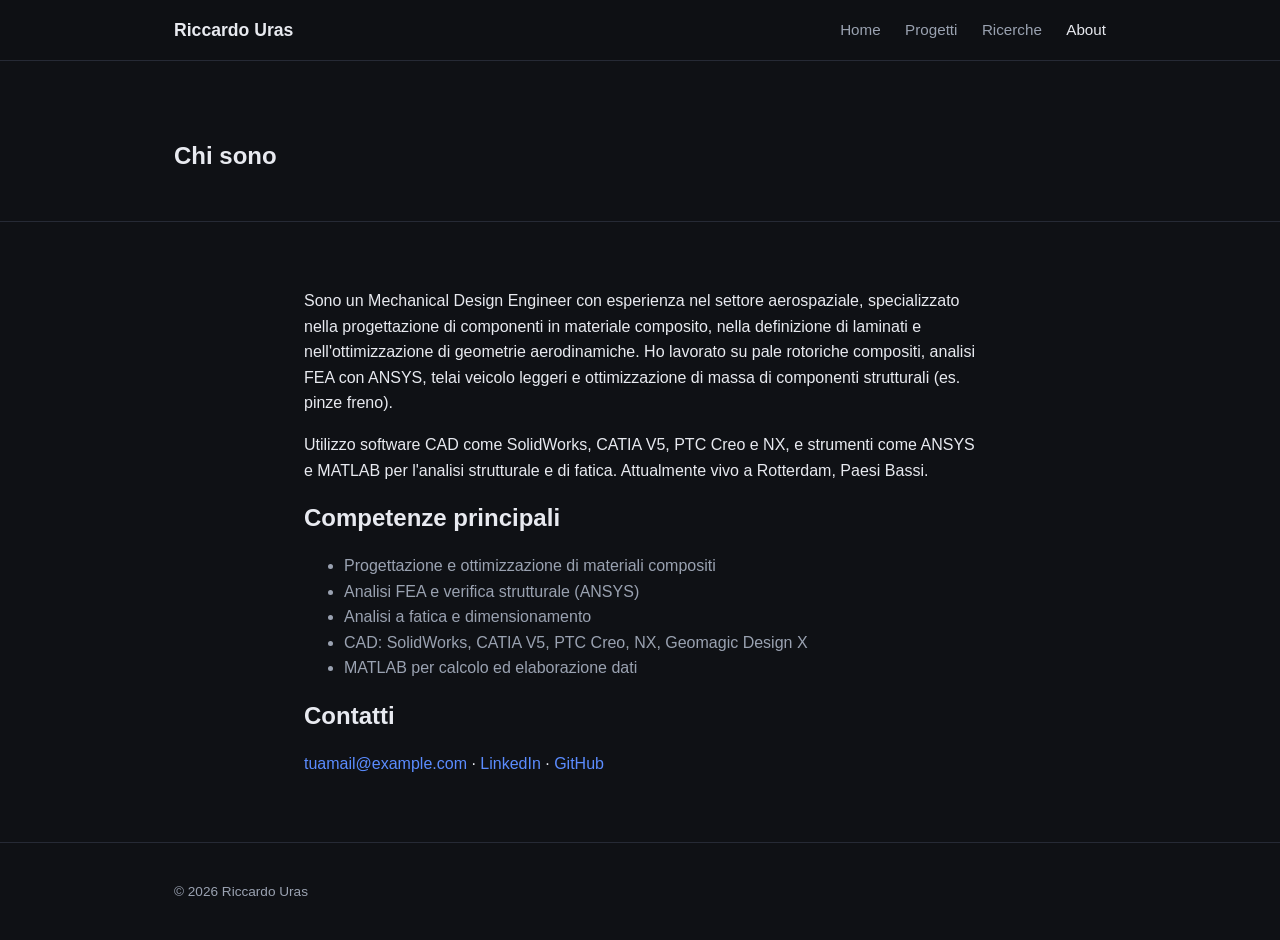
==== about.html @ dc78141c "Add files via upload" ====
<!DOCTYPE html>
<html lang="it">
<head>
<meta charset="UTF-8">
<meta name="viewport" content="width=device-width, initial-scale=1.0">
<title>About | Riccardo Uras</title>
<link rel="stylesheet" href="assets/css/style.css">
<link rel="icon" href="data:,">
</head>
<body>

<header class="site-header">
  <div class="container header-inner">
    <a href="index.html" class="logo">Riccardo Uras</a>
    <nav class="main-nav">
      <a href="index.html">Home</a>
      <a href="projects.html">Progetti</a>
      <a href="research.html">Ricerche</a>
      <a href="about.html" class="active">About</a>
    </nav>
  </div>
</header>

<section class="page-header">
  <div class="container">
    <h1>Chi sono</h1>
  </div>
</section>

<section class="section">
  <div class="container about-content">
    <p>
      Sono un Mechanical Design Engineer con esperienza nel settore aerospaziale, specializzato nella
      progettazione di componenti in materiale composito, nella definizione di laminati e nell'ottimizzazione
      di geometrie aerodinamiche. Ho lavorato su pale rotoriche compositi, analisi FEA con ANSYS, telai veicolo
      leggeri e ottimizzazione di massa di componenti strutturali (es. pinze freno).
    </p>
    <p>
      Utilizzo software CAD come SolidWorks, CATIA V5, PTC Creo e NX, e strumenti come ANSYS e MATLAB per
      l'analisi strutturale e di fatica. Attualmente vivo a Rotterdam, Paesi Bassi.
    </p>

    <h2>Competenze principali</h2>
    <ul class="skills-list">
      <li>Progettazione e ottimizzazione di materiali compositi</li>
      <li>Analisi FEA e verifica strutturale (ANSYS)</li>
      <li>Analisi a fatica e dimensionamento</li>
      <li>CAD: SolidWorks, CATIA V5, PTC Creo, NX, Geomagic Design X</li>
      <li>MATLAB per calcolo ed elaborazione dati</li>
    </ul>

    <h2>Contatti</h2>
    <p>
      <a href="mailto:tuamail@example.com">tuamail@example.com</a> &middot;
      <a href="https://www.linkedin.com/in/tuo-profilo" target="_blank" rel="noopener">LinkedIn</a> &middot;
      <a href="https://github.com/tuo-username" target="_blank" rel="noopener">GitHub</a>
    </p>
  </div>
</section>

<footer class="site-footer">
  <div class="container">
    <p>&copy; <span id="year"></span> Riccardo Uras</p>
  </div>
</footer>

<script src="assets/js/main.js"></script>
<script>document.getElementById('year').textContent = new Date().getFullYear();</script>
</body>
</html>
---- assets/css/style.css ----
/* ==== Base ==== */
:root {
  --bg: #0f1115;
  --bg-alt: #151821;
  --text: #e8eaf0;
  --text-dim: #9aa2b1;
  --accent: #5b8cff;
  --accent-2: #7fffd4;
  --border: #262a35;
  --radius: 10px;
  --maxw: 980px;
}

* { box-sizing: border-box; }

body {
  margin: 0;
  background: var(--bg);
  color: var(--text);
  font-family: -apple-system, BlinkMacSystemFont, "Segoe UI", Roboto, Helvetica, Arial, sans-serif;
  line-height: 1.6;
}

.container {
  max-width: var(--maxw);
  margin: 0 auto;
  padding: 0 24px;
}

a { color: var(--accent); text-decoration: none; }
a:hover { text-decoration: underline; }

h1, h2, h3 { line-height: 1.25; }

/* ==== Header ==== */
.site-header {
  border-bottom: 1px solid var(--border);
  position: sticky;
  top: 0;
  background: rgba(15,17,21,0.9);
  backdrop-filter: blur(6px);
  z-index: 10;
}
.header-inner {
  display: flex;
  justify-content: space-between;
  align-items: center;
  padding: 16px 24px;
}
.logo {
  font-weight: 700;
  font-size: 1.1rem;
  color: var(--text);
}
.logo:hover { text-decoration: none; color: var(--accent); }
.main-nav a {
  margin-left: 20px;
  color: var(--text-dim);
  font-size: 0.95rem;
}
.main-nav a.active,
.main-nav a:hover {
  color: var(--text);
}

/* ==== Hero ==== */
.hero {
  padding: 80px 0 60px;
  text-align: left;
}
.hero h1 {
  font-size: 2.6rem;
  margin-bottom: 6px;
}
.subtitle {
  color: var(--accent-2);
  font-size: 1.15rem;
  margin: 0 0 18px;
}
.hero-text {
  max-width: 600px;
  color: var(--text-dim);
}
.hero-links { margin-top: 24px; }

.btn {
  display: inline-block;
  padding: 10px 20px;
  border-radius: var(--radius);
  font-weight: 600;
  margin-right: 12px;
}
.btn-primary {
  background: var(--accent);
  color: #05070c;
}
.btn-primary:hover { text-decoration: none; opacity: 0.9; }
.btn-secondary {
  border: 1px solid var(--border);
  color: var(--text);
}
.btn-secondary:hover { text-decoration: none; border-color: var(--accent); }

/* ==== Sections ==== */
.section { padding: 50px 0; }
.section-alt { background: var(--bg-alt); }
.page-header {
  padding: 60px 0 30px;
  border-bottom: 1px solid var(--border);
}
.page-header p { color: var(--text-dim); }

.see-all { margin-top: 20px; }

/* ==== Cards ==== */
.card-grid {
  display: grid;
  grid-template-columns: repeat(auto-fill, minmax(260px, 1fr));
  gap: 20px;
  margin-top: 24px;
}
.card {
  background: var(--bg-alt);
  border: 1px solid var(--border);
  border-radius: var(--radius);
  padding: 20px;
  display: flex;
  flex-direction: column;
}
.card h3 { margin: 0 0 8px; font-size: 1.1rem; }
.card .meta {
  color: var(--text-dim);
  font-size: 0.82rem;
  margin-bottom: 10px;
}
.card p { color: var(--text-dim); font-size: 0.92rem; flex-grow: 1; }
.tag-row { margin-top: 12px; display: flex; flex-wrap: wrap; gap: 6px; }
.tag {
  background: rgba(91,140,255,0.12);
  color: var(--accent);
  border-radius: 999px;
  padding: 3px 10px;
  font-size: 0.75rem;
}
.card-link { margin-top: 14px; font-weight: 600; font-size: 0.88rem; }

/* ==== Research list ==== */
.list-grid { margin-top: 24px; }
.research-item {
  border-bottom: 1px solid var(--border);
  padding: 18px 0;
}
.research-item h3 { margin: 0 0 4px; font-size: 1.05rem; }
.research-item .meta { color: var(--text-dim); font-size: 0.82rem; margin-bottom: 8px; }
.research-item p { color: var(--text-dim); margin: 0 0 8px; }

/* ==== Filters ==== */
.filters {
  display: flex;
  flex-wrap: wrap;
  gap: 8px;
  margin-bottom: 8px;
}
.filter-btn {
  background: transparent;
  border: 1px solid var(--border);
  color: var(--text-dim);
  border-radius: 999px;
  padding: 5px 14px;
  font-size: 0.82rem;
  cursor: pointer;
}
.filter-btn.active,
.filter-btn:hover {
  border-color: var(--accent);
  color: var(--accent);
}

/* ==== About ==== */
.about-content { max-width: 720px; }
.skills-list { color: var(--text-dim); }

/* ==== Footer ==== */
.site-footer {
  border-top: 1px solid var(--border);
  padding: 24px 0;
  color: var(--text-dim);
  font-size: 0.85rem;
}

@media (max-width: 600px) {
  .header-inner { flex-direction: column; gap: 10px; align-items: flex-start; }
  .main-nav a { margin-left: 0; margin-right: 16px; }
  .hero h1 { font-size: 2rem; }
}
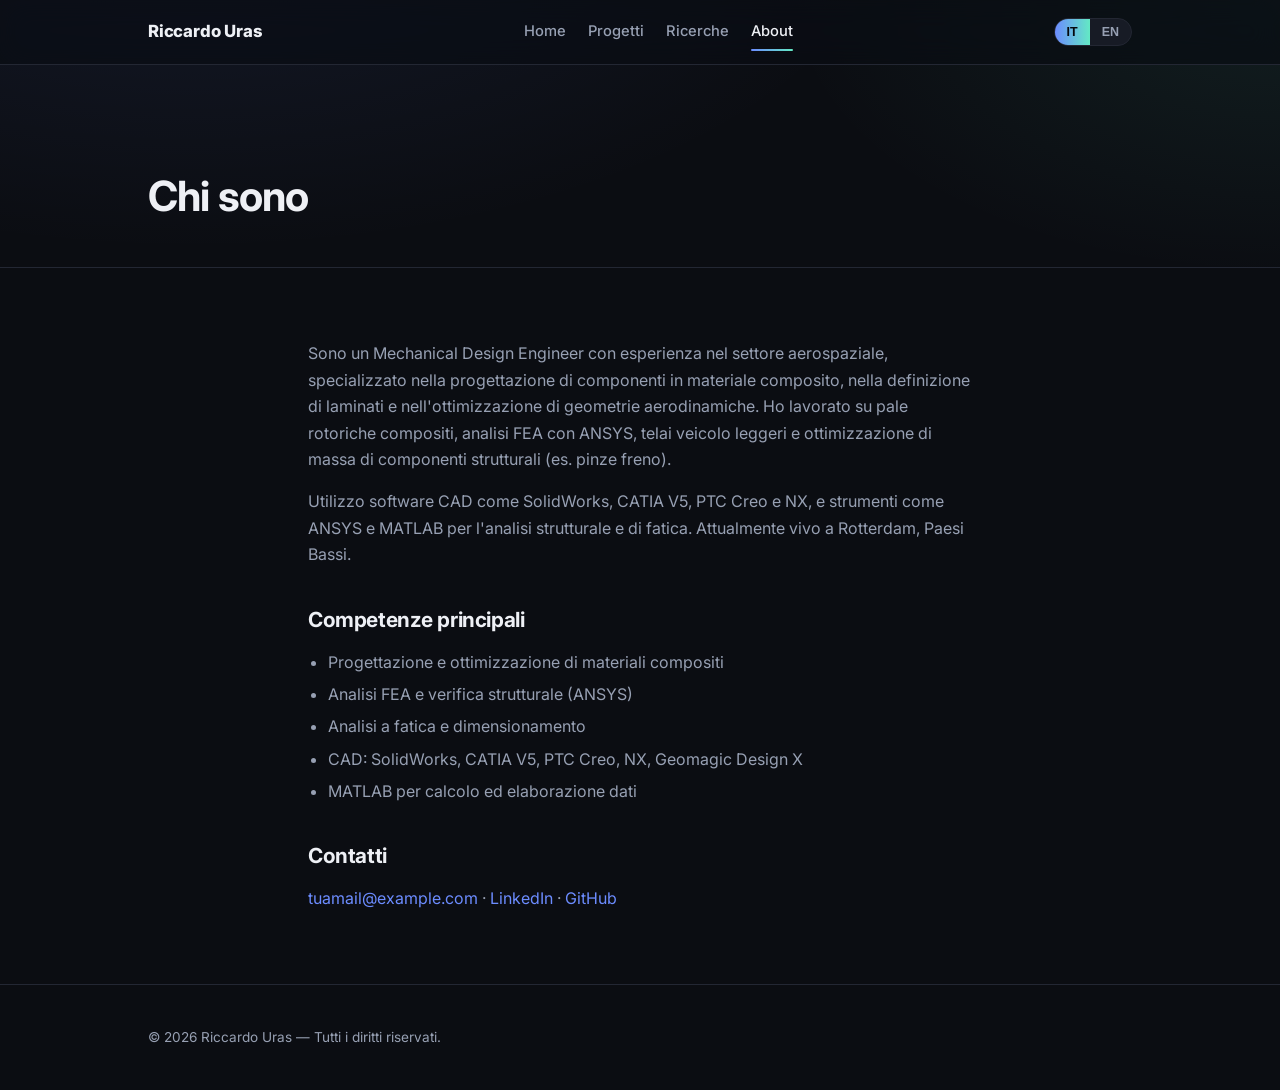
==== commit 84589b46: "Add files via upload" ====
--- a/about.html
+++ b/about.html
@@ -4,6 +4,8 @@
 <meta charset="UTF-8">
 <meta name="viewport" content="width=device-width, initial-scale=1.0">
 <title>About | Riccardo Uras</title>
+<link rel="preconnect" href="https://fonts.googleapis.com">
+<link href="https://fonts.googleapis.com/css2?family=Inter:wght@400;500;600;700;800&display=swap" rel="stylesheet">
 <link rel="stylesheet" href="assets/css/style.css">
 <link rel="icon" href="data:,">
 </head>
@@ -13,43 +15,41 @@
   <div class="container header-inner">
     <a href="index.html" class="logo">Riccardo Uras</a>
     <nav class="main-nav">
-      <a href="index.html">Home</a>
-      <a href="projects.html">Progetti</a>
-      <a href="research.html">Ricerche</a>
-      <a href="about.html" class="active">About</a>
+      <a href="index.html" data-i18n="nav_home">Home</a>
+      <a href="projects.html" data-i18n="nav_projects">Projects</a>
+      <a href="research.html" data-i18n="nav_research">Research</a>
+      <a href="about.html" data-i18n="nav_about" class="active">About</a>
     </nav>
+    <div class="header-right">
+      <div class="lang-switch">
+        <button data-lang="it">IT</button>
+        <button data-lang="en">EN</button>
+      </div>
+    </div>
   </div>
 </header>
 
 <section class="page-header">
   <div class="container">
-    <h1>Chi sono</h1>
+    <h1 data-i18n="about_title">About me</h1>
   </div>
 </section>
 
 <section class="section">
   <div class="container about-content">
-    <p>
-      Sono un Mechanical Design Engineer con esperienza nel settore aerospaziale, specializzato nella
-      progettazione di componenti in materiale composito, nella definizione di laminati e nell'ottimizzazione
-      di geometrie aerodinamiche. Ho lavorato su pale rotoriche compositi, analisi FEA con ANSYS, telai veicolo
-      leggeri e ottimizzazione di massa di componenti strutturali (es. pinze freno).
-    </p>
-    <p>
-      Utilizzo software CAD come SolidWorks, CATIA V5, PTC Creo e NX, e strumenti come ANSYS e MATLAB per
-      l'analisi strutturale e di fatica. Attualmente vivo a Rotterdam, Paesi Bassi.
-    </p>
+    <p data-i18n="about_p1">...</p>
+    <p data-i18n="about_p2">...</p>
 
-    <h2>Competenze principali</h2>
+    <h2 data-i18n="about_skills_title">Core skills</h2>
     <ul class="skills-list">
-      <li>Progettazione e ottimizzazione di materiali compositi</li>
-      <li>Analisi FEA e verifica strutturale (ANSYS)</li>
-      <li>Analisi a fatica e dimensionamento</li>
-      <li>CAD: SolidWorks, CATIA V5, PTC Creo, NX, Geomagic Design X</li>
-      <li>MATLAB per calcolo ed elaborazione dati</li>
+      <li data-i18n="about_skill1">...</li>
+      <li data-i18n="about_skill2">...</li>
+      <li data-i18n="about_skill3">...</li>
+      <li data-i18n="about_skill4">...</li>
+      <li data-i18n="about_skill5">...</li>
     </ul>
 
-    <h2>Contatti</h2>
+    <h2 data-i18n="about_contact_title">Contact</h2>
     <p>
       <a href="mailto:tuamail@example.com">tuamail@example.com</a> &middot;
       <a href="https://www.linkedin.com/in/tuo-profilo" target="_blank" rel="noopener">LinkedIn</a> &middot;
@@ -60,11 +60,10 @@
 
 <footer class="site-footer">
   <div class="container">
-    <p>&copy; <span id="year"></span> Riccardo Uras</p>
+    <p>&copy; <span id="year"></span> Riccardo Uras &mdash; <span data-i18n="footer_rights">All rights reserved.</span></p>
   </div>
 </footer>
 
 <script src="assets/js/main.js"></script>
-<script>document.getElementById('year').textContent = new Date().getFullYear();</script>
 </body>
 </html>
--- a/assets/css/style.css
+++ b/assets/css/style.css
@@ -1,195 +1,253 @@
-/* ==== Base ==== */
+/* ==== Design tokens ==== */
 :root {
-  --bg: #0f1115;
-  --bg-alt: #151821;
-  --text: #e8eaf0;
-  --text-dim: #9aa2b1;
-  --accent: #5b8cff;
-  --accent-2: #7fffd4;
-  --border: #262a35;
-  --radius: 10px;
-  --maxw: 980px;
+  --bg: #0b0d12;
+  --bg-alt: #12151d;
+  --surface: #171b25;
+  --text: #eef0f5;
+  --text-dim: #97a0b3;
+  --accent: #6c8cff;
+  --accent-2: #63e9c4;
+  --border: #232733;
+  --radius-sm: 8px;
+  --radius: 14px;
+  --radius-lg: 20px;
+  --maxw: 1040px;
+  --shadow: 0 10px 30px -12px rgba(0,0,0,0.5);
+  --transition: 0.2s ease;
 }
 
 * { box-sizing: border-box; }
+
+html { scroll-behavior: smooth; }
 
 body {
   margin: 0;
-  background: var(--bg);
+  background:
+    radial-gradient(1200px 600px at 15% -10%, rgba(108,140,255,0.10), transparent 60%),
+    radial-gradient(900px 500px at 100% 0%, rgba(99,233,196,0.08), transparent 55%),
+    var(--bg);
   color: var(--text);
-  font-family: -apple-system, BlinkMacSystemFont, "Segoe UI", Roboto, Helvetica, Arial, sans-serif;
-  line-height: 1.6;
+  font-family: "Inter", -apple-system, BlinkMacSystemFont, "Segoe UI", Roboto, Helvetica, Arial, sans-serif;
+  line-height: 1.65;
+  -webkit-font-smoothing: antialiased;
 }
 
 .container {
   max-width: var(--maxw);
   margin: 0 auto;
-  padding: 0 24px;
-}
-
-a { color: var(--accent); text-decoration: none; }
-a:hover { text-decoration: underline; }
-
-h1, h2, h3 { line-height: 1.25; }
+  padding: 0 28px;
+}
+
+a { color: var(--accent); text-decoration: none; transition: color var(--transition); }
+a:hover { color: var(--accent-2); }
+
+h1, h2, h3 { line-height: 1.2; letter-spacing: -0.02em; font-weight: 700; }
 
 /* ==== Header ==== */
 .site-header {
   border-bottom: 1px solid var(--border);
   position: sticky;
   top: 0;
-  background: rgba(15,17,21,0.9);
-  backdrop-filter: blur(6px);
-  z-index: 10;
+  background: rgba(11,13,18,0.72);
+  backdrop-filter: blur(14px) saturate(160%);
+  z-index: 20;
 }
 .header-inner {
   display: flex;
   justify-content: space-between;
   align-items: center;
-  padding: 16px 24px;
+  padding: 18px 28px;
+  gap: 16px;
 }
 .logo {
+  font-weight: 800;
+  font-size: 1.05rem;
+  color: var(--text);
+  letter-spacing: -0.01em;
+}
+.logo:hover { color: var(--accent); }
+
+.header-right { display: flex; align-items: center; gap: 20px; }
+
+.main-nav { display: flex; align-items: center; }
+.main-nav a {
+  margin-left: 22px;
+  color: var(--text-dim);
+  font-size: 0.92rem;
+  font-weight: 500;
+  position: relative;
+  padding-bottom: 2px;
+}
+.main-nav a:first-child { margin-left: 0; }
+.main-nav a.active,
+.main-nav a:hover { color: var(--text); }
+.main-nav a.active::after {
+  content: "";
+  position: absolute;
+  left: 0; right: 0; bottom: -6px;
+  height: 2px;
+  background: linear-gradient(90deg, var(--accent), var(--accent-2));
+  border-radius: 2px;
+}
+
+/* Language switch */
+.lang-switch {
+  display: flex;
+  border: 1px solid var(--border);
+  border-radius: 999px;
+  overflow: hidden;
+  background: var(--surface);
+}
+.lang-switch button {
+  border: none;
+  background: transparent;
+  color: var(--text-dim);
+  font-size: 0.78rem;
   font-weight: 700;
-  font-size: 1.1rem;
-  color: var(--text);
-}
-.logo:hover { text-decoration: none; color: var(--accent); }
-.main-nav a {
-  margin-left: 20px;
-  color: var(--text-dim);
-  font-size: 0.95rem;
-}
-.main-nav a.active,
-.main-nav a:hover {
-  color: var(--text);
+  padding: 6px 12px;
+  cursor: pointer;
+  transition: all var(--transition);
+}
+.lang-switch button.active {
+  background: linear-gradient(90deg, var(--accent), var(--accent-2));
+  color: #05070c;
 }
 
 /* ==== Hero ==== */
-.hero {
-  padding: 80px 0 60px;
-  text-align: left;
-}
+.hero { padding: 96px 0 64px; position: relative; }
 .hero h1 {
-  font-size: 2.6rem;
-  margin-bottom: 6px;
+  font-size: clamp(2.4rem, 5vw, 3.4rem);
+  margin: 0 0 10px;
+  background: linear-gradient(90deg, #ffffff, #c7d0e8);
+  -webkit-background-clip: text;
+  background-clip: text;
+  color: transparent;
 }
 .subtitle {
   color: var(--accent-2);
-  font-size: 1.15rem;
-  margin: 0 0 18px;
-}
-.hero-text {
-  max-width: 600px;
-  color: var(--text-dim);
-}
-.hero-links { margin-top: 24px; }
+  font-size: 1.2rem;
+  font-weight: 600;
+  margin: 0 0 20px;
+}
+.hero-text { max-width: 620px; color: var(--text-dim); font-size: 1.02rem; }
+.hero-links { margin-top: 28px; display: flex; gap: 14px; flex-wrap: wrap; }
 
 .btn {
-  display: inline-block;
-  padding: 10px 20px;
-  border-radius: var(--radius);
-  font-weight: 600;
-  margin-right: 12px;
+  display: inline-flex;
+  align-items: center;
+  padding: 12px 24px;
+  border-radius: 999px;
+  font-weight: 600;
+  font-size: 0.94rem;
+  transition: transform var(--transition), box-shadow var(--transition), opacity var(--transition);
 }
 .btn-primary {
-  background: var(--accent);
+  background: linear-gradient(90deg, var(--accent), var(--accent-2));
   color: #05070c;
-}
-.btn-primary:hover { text-decoration: none; opacity: 0.9; }
+  box-shadow: 0 8px 24px -8px rgba(108,140,255,0.5);
+}
+.btn-primary:hover { transform: translateY(-2px); color: #05070c; }
 .btn-secondary {
   border: 1px solid var(--border);
   color: var(--text);
-}
-.btn-secondary:hover { text-decoration: none; border-color: var(--accent); }
+  background: var(--surface);
+}
+.btn-secondary:hover { border-color: var(--accent); color: var(--text); transform: translateY(-2px); }
 
 /* ==== Sections ==== */
-.section { padding: 50px 0; }
-.section-alt { background: var(--bg-alt); }
-.page-header {
-  padding: 60px 0 30px;
-  border-bottom: 1px solid var(--border);
-}
-.page-header p { color: var(--text-dim); }
-
-.see-all { margin-top: 20px; }
+.section { padding: 56px 0; }
+.section-alt { background: linear-gradient(180deg, transparent, var(--bg-alt) 20%, var(--bg-alt) 80%, transparent); }
+.section h2 { font-size: 1.6rem; margin-bottom: 4px; }
+
+.page-header { padding: 72px 0 36px; border-bottom: 1px solid var(--border); }
+.page-header h1 { font-size: clamp(2rem, 4vw, 2.6rem); margin-bottom: 10px; }
+.page-header p { color: var(--text-dim); font-size: 1.02rem; max-width: 600px; }
+
+.see-all { margin-top: 22px; font-weight: 600; font-size: 0.92rem; }
 
 /* ==== Cards ==== */
 .card-grid {
   display: grid;
-  grid-template-columns: repeat(auto-fill, minmax(260px, 1fr));
-  gap: 20px;
-  margin-top: 24px;
+  grid-template-columns: repeat(auto-fill, minmax(270px, 1fr));
+  gap: 22px;
+  margin-top: 28px;
 }
 .card {
-  background: var(--bg-alt);
+  background: var(--surface);
   border: 1px solid var(--border);
   border-radius: var(--radius);
-  padding: 20px;
+  padding: 24px;
   display: flex;
   flex-direction: column;
-}
-.card h3 { margin: 0 0 8px; font-size: 1.1rem; }
-.card .meta {
-  color: var(--text-dim);
-  font-size: 0.82rem;
-  margin-bottom: 10px;
-}
-.card p { color: var(--text-dim); font-size: 0.92rem; flex-grow: 1; }
-.tag-row { margin-top: 12px; display: flex; flex-wrap: wrap; gap: 6px; }
+  transition: transform var(--transition), border-color var(--transition), box-shadow var(--transition);
+}
+.card:hover {
+  transform: translateY(-4px);
+  border-color: rgba(108,140,255,0.35);
+  box-shadow: var(--shadow);
+}
+.card h3 { margin: 0 0 8px; font-size: 1.08rem; }
+.card .meta { color: var(--text-dim); font-size: 0.8rem; margin-bottom: 10px; }
+.card p { color: var(--text-dim); font-size: 0.93rem; flex-grow: 1; margin: 0 0 14px; }
+
+.tag-row { display: flex; flex-wrap: wrap; gap: 6px; margin-top: auto; }
 .tag {
-  background: rgba(91,140,255,0.12);
+  background: rgba(108,140,255,0.12);
   color: var(--accent);
   border-radius: 999px;
-  padding: 3px 10px;
-  font-size: 0.75rem;
-}
-.card-link { margin-top: 14px; font-weight: 600; font-size: 0.88rem; }
+  padding: 4px 12px;
+  font-size: 0.74rem;
+  font-weight: 600;
+}
+.card-link { margin-top: 14px; font-weight: 600; font-size: 0.88rem; display: inline-block; }
 
 /* ==== Research list ==== */
-.list-grid { margin-top: 24px; }
+.list-grid { margin-top: 28px; display: flex; flex-direction: column; gap: 4px; }
 .research-item {
   border-bottom: 1px solid var(--border);
-  padding: 18px 0;
-}
-.research-item h3 { margin: 0 0 4px; font-size: 1.05rem; }
-.research-item .meta { color: var(--text-dim); font-size: 0.82rem; margin-bottom: 8px; }
-.research-item p { color: var(--text-dim); margin: 0 0 8px; }
+  padding: 22px 4px;
+  transition: background var(--transition);
+  border-radius: var(--radius-sm);
+}
+.research-item:hover { background: rgba(255,255,255,0.02); }
+.research-item h3 { margin: 0 0 6px; font-size: 1.08rem; }
+.research-item .meta { color: var(--text-dim); font-size: 0.8rem; margin-bottom: 8px; }
+.research-item p { color: var(--text-dim); margin: 0 0 10px; }
 
 /* ==== Filters ==== */
-.filters {
-  display: flex;
-  flex-wrap: wrap;
-  gap: 8px;
-  margin-bottom: 8px;
-}
+.filters { display: flex; flex-wrap: wrap; gap: 8px; margin-bottom: 4px; }
 .filter-btn {
-  background: transparent;
-  border: 1px solid var(--border);
-  color: var(--text-dim);
-  border-radius: 999px;
-  padding: 5px 14px;
+  background: var(--surface);
+  border: 1px solid var(--border);
+  color: var(--text-dim);
+  border-radius: 999px;
+  padding: 6px 16px;
   font-size: 0.82rem;
+  font-weight: 600;
   cursor: pointer;
+  transition: all var(--transition);
 }
 .filter-btn.active,
-.filter-btn:hover {
-  border-color: var(--accent);
-  color: var(--accent);
-}
+.filter-btn:hover { border-color: var(--accent); color: var(--text); background: rgba(108,140,255,0.1); }
 
 /* ==== About ==== */
 .about-content { max-width: 720px; }
-.skills-list { color: var(--text-dim); }
+.about-content p { color: var(--text-dim); font-size: 1rem; }
+.about-content h2 { margin-top: 40px; font-size: 1.3rem; }
+.skills-list { color: var(--text-dim); padding-left: 20px; }
+.skills-list li { margin-bottom: 6px; }
 
 /* ==== Footer ==== */
 .site-footer {
   border-top: 1px solid var(--border);
-  padding: 24px 0;
+  padding: 28px 0;
   color: var(--text-dim);
   font-size: 0.85rem;
 }
 
-@media (max-width: 600px) {
-  .header-inner { flex-direction: column; gap: 10px; align-items: flex-start; }
-  .main-nav a { margin-left: 0; margin-right: 16px; }
-  .hero h1 { font-size: 2rem; }
-}
+@media (max-width: 640px) {
+  .header-inner { flex-wrap: wrap; }
+  .main-nav a { margin-left: 0; margin-right: 18px; }
+  .header-right { width: 100%; justify-content: space-between; order: 3; margin-top: 10px; }
+  .hero { padding: 64px 0 44px; }
+}
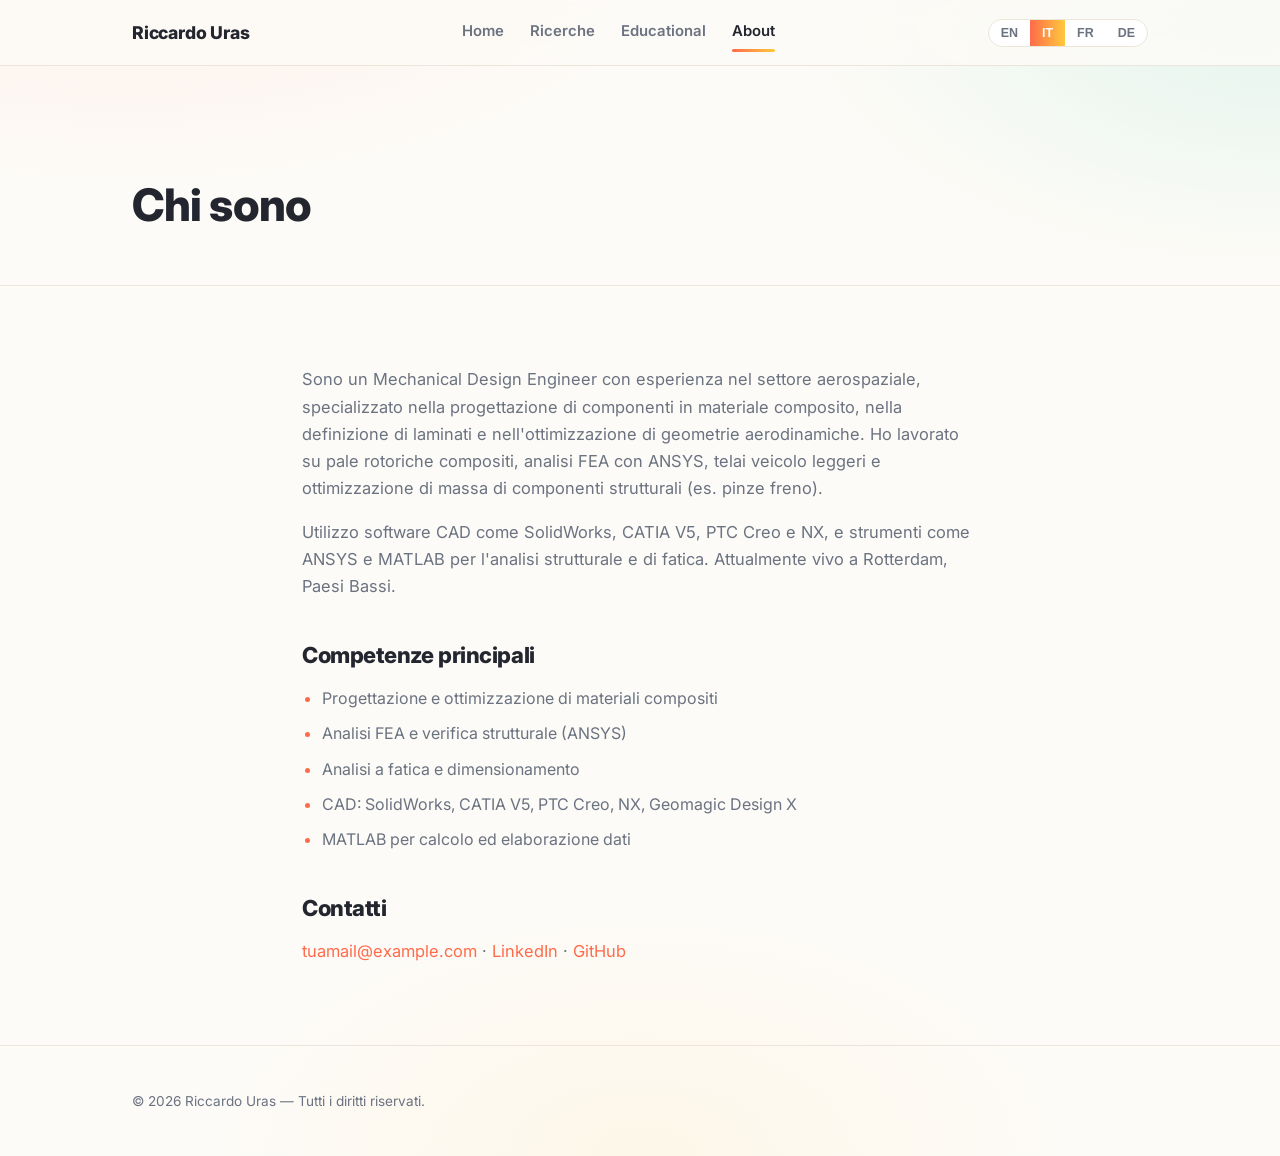
==== commit 55ce166c: "Add files via upload" ====
--- a/about.html
+++ b/about.html
@@ -1,5 +1,5 @@
 <!DOCTYPE html>
-<html lang="it">
+<html lang="en">
 <head>
 <meta charset="UTF-8">
 <meta name="viewport" content="width=device-width, initial-scale=1.0">
@@ -16,14 +16,16 @@
     <a href="index.html" class="logo">Riccardo Uras</a>
     <nav class="main-nav">
       <a href="index.html" data-i18n="nav_home">Home</a>
-      <a href="projects.html" data-i18n="nav_projects">Projects</a>
       <a href="research.html" data-i18n="nav_research">Research</a>
+      <a href="educational.html" data-i18n="nav_educational">Educational</a>
       <a href="about.html" data-i18n="nav_about" class="active">About</a>
     </nav>
     <div class="header-right">
       <div class="lang-switch">
+        <button data-lang="en">EN</button>
         <button data-lang="it">IT</button>
-        <button data-lang="en">EN</button>
+        <button data-lang="fr">FR</button>
+        <button data-lang="de">DE</button>
       </div>
     </div>
   </div>
--- a/assets/css/style.css
+++ b/assets/css/style.css
@@ -1,30 +1,31 @@
-/* ==== Design tokens ==== */
+/* ==== Design tokens - LIGHT & VIBRANT THEME v2 ==== */
 :root {
-  --bg: #0b0d12;
-  --bg-alt: #12151d;
-  --surface: #171b25;
-  --text: #eef0f5;
-  --text-dim: #97a0b3;
-  --accent: #6c8cff;
-  --accent-2: #63e9c4;
-  --border: #232733;
+  --bg: #fdfbf7;
+  --bg-alt: #fff4e8;
+  --surface: #ffffff;
+  --text: #23262f;
+  --text-dim: #6b7280;
+  --accent: #ff6b4a;
+  --accent-2: #00b894;
+  --accent-3: #ffc93c;
+  --border: #ece5da;
   --radius-sm: 8px;
-  --radius: 14px;
-  --radius-lg: 20px;
-  --maxw: 1040px;
-  --shadow: 0 10px 30px -12px rgba(0,0,0,0.5);
+  --radius: 16px;
+  --radius-lg: 22px;
+  --maxw: 1080px;
+  --shadow: 0 12px 28px -14px rgba(35,38,47,0.18);
   --transition: 0.2s ease;
 }
 
 * { box-sizing: border-box; }
-
 html { scroll-behavior: smooth; }
 
 body {
   margin: 0;
   background:
-    radial-gradient(1200px 600px at 15% -10%, rgba(108,140,255,0.10), transparent 60%),
-    radial-gradient(900px 500px at 100% 0%, rgba(99,233,196,0.08), transparent 55%),
+    radial-gradient(1000px 500px at 10% -10%, rgba(255,107,74,0.10), transparent 60%),
+    radial-gradient(900px 500px at 100% 0%, rgba(0,184,148,0.10), transparent 55%),
+    radial-gradient(700px 400px at 50% 100%, rgba(255,201,60,0.08), transparent 60%),
     var(--bg);
   color: var(--text);
   font-family: "Inter", -apple-system, BlinkMacSystemFont, "Segoe UI", Roboto, Helvetica, Arial, sans-serif;
@@ -32,222 +33,144 @@
   -webkit-font-smoothing: antialiased;
 }
 
-.container {
-  max-width: var(--maxw);
-  margin: 0 auto;
-  padding: 0 28px;
-}
-
+.container { max-width: var(--maxw); margin: 0 auto; padding: 0 32px; }
 a { color: var(--accent); text-decoration: none; transition: color var(--transition); }
 a:hover { color: var(--accent-2); }
-
-h1, h2, h3 { line-height: 1.2; letter-spacing: -0.02em; font-weight: 700; }
+h1, h2, h3 { line-height: 1.2; letter-spacing: -0.02em; font-weight: 800; color: var(--text); }
 
 /* ==== Header ==== */
 .site-header {
   border-bottom: 1px solid var(--border);
   position: sticky;
   top: 0;
-  background: rgba(11,13,18,0.72);
+  background: rgba(253,251,247,0.85);
   backdrop-filter: blur(14px) saturate(160%);
   z-index: 20;
 }
-.header-inner {
-  display: flex;
-  justify-content: space-between;
-  align-items: center;
-  padding: 18px 28px;
-  gap: 16px;
-}
-.logo {
-  font-weight: 800;
-  font-size: 1.05rem;
-  color: var(--text);
-  letter-spacing: -0.01em;
-}
+.header-inner { display: flex; justify-content: space-between; align-items: center; padding: 18px 32px; gap: 16px; }
+.logo { font-weight: 800; font-size: 1.1rem; color: var(--text); letter-spacing: -0.01em; }
 .logo:hover { color: var(--accent); }
-
 .header-right { display: flex; align-items: center; gap: 20px; }
-
 .main-nav { display: flex; align-items: center; }
-.main-nav a {
-  margin-left: 22px;
-  color: var(--text-dim);
-  font-size: 0.92rem;
-  font-weight: 500;
-  position: relative;
-  padding-bottom: 2px;
-}
+.main-nav a { margin-left: 26px; color: var(--text-dim); font-size: 0.93rem; font-weight: 600; position: relative; padding-bottom: 2px; }
 .main-nav a:first-child { margin-left: 0; }
-.main-nav a.active,
-.main-nav a:hover { color: var(--text); }
+.main-nav a.active, .main-nav a:hover { color: var(--text); }
 .main-nav a.active::after {
-  content: "";
-  position: absolute;
-  left: 0; right: 0; bottom: -6px;
-  height: 2px;
-  background: linear-gradient(90deg, var(--accent), var(--accent-2));
-  border-radius: 2px;
+  content: ""; position: absolute; left: 0; right: 0; bottom: -6px; height: 3px;
+  background: linear-gradient(90deg, var(--accent), var(--accent-3)); border-radius: 2px;
 }
 
-/* Language switch */
-.lang-switch {
+.lang-switch { display: flex; border: 1px solid var(--border); border-radius: 999px; overflow: hidden; background: var(--surface); }
+.lang-switch button { border: none; background: transparent; color: var(--text-dim); font-size: 0.78rem; font-weight: 700; padding: 6px 12px; cursor: pointer; transition: all var(--transition); }
+.lang-switch button.active { background: linear-gradient(90deg, var(--accent), var(--accent-3)); color: #ffffff; }
+
+/* ==== Hero — more immersive, lighter overlay so the photo shows through ==== */
+.hero {
+  min-height: 78vh;
   display: flex;
-  border: 1px solid var(--border);
-  border-radius: 999px;
-  overflow: hidden;
-  background: var(--surface);
+  align-items: center;
+  position: relative;
+  background-image:
+    linear-gradient(180deg, rgba(253,251,247,0.55) 0%, rgba(253,251,247,0.72) 55%, rgba(253,251,247,0.94) 100%),
+    url('../img/hero-bg.jpg');
+  background-size: cover;
+  background-position: center 45%;
+  background-repeat: no-repeat;
+  border-bottom: 1px solid var(--border);
 }
-.lang-switch button {
-  border: none;
-  background: transparent;
-  color: var(--text-dim);
-  font-size: 0.78rem;
-  font-weight: 700;
-  padding: 6px 12px;
-  cursor: pointer;
-  transition: all var(--transition);
-}
-.lang-switch button.active {
-  background: linear-gradient(90deg, var(--accent), var(--accent-2));
-  color: #05070c;
-}
-
-/* ==== Hero ==== */
-.hero { padding: 96px 0 64px; position: relative; }
+.hero .container { padding-top: 60px; padding-bottom: 60px; }
 .hero h1 {
-  font-size: clamp(2.4rem, 5vw, 3.4rem);
-  margin: 0 0 10px;
-  background: linear-gradient(90deg, #ffffff, #c7d0e8);
+  font-size: clamp(2.6rem, 6vw, 4.2rem);
+  margin: 0 0 12px;
+  background: linear-gradient(90deg, var(--accent), var(--accent-3) 55%, var(--accent-2));
   -webkit-background-clip: text;
   background-clip: text;
   color: transparent;
+  text-shadow: 0 2px 24px rgba(255,255,255,0.4);
 }
 .subtitle {
-  color: var(--accent-2);
-  font-size: 1.2rem;
-  font-weight: 600;
+  color: #0e6b56;
+  font-size: 1.25rem;
+  font-weight: 700;
   margin: 0 0 20px;
+  text-shadow: 0 1px 12px rgba(255,255,255,0.6);
 }
-.hero-text { max-width: 620px; color: var(--text-dim); font-size: 1.02rem; }
-.hero-links { margin-top: 28px; display: flex; gap: 14px; flex-wrap: wrap; }
+.hero-text {
+  max-width: 600px;
+  color: var(--text);
+  font-size: 1.08rem;
+  background: rgba(255,255,255,0.55);
+  backdrop-filter: blur(6px);
+  padding: 14px 18px;
+  border-radius: var(--radius-sm);
+  display: inline-block;
+}
+.hero-links { margin-top: 30px; display: flex; gap: 14px; flex-wrap: wrap; }
 
-.btn {
-  display: inline-flex;
-  align-items: center;
-  padding: 12px 24px;
-  border-radius: 999px;
-  font-weight: 600;
-  font-size: 0.94rem;
-  transition: transform var(--transition), box-shadow var(--transition), opacity var(--transition);
-}
-.btn-primary {
-  background: linear-gradient(90deg, var(--accent), var(--accent-2));
-  color: #05070c;
-  box-shadow: 0 8px 24px -8px rgba(108,140,255,0.5);
-}
-.btn-primary:hover { transform: translateY(-2px); color: #05070c; }
-.btn-secondary {
-  border: 1px solid var(--border);
-  color: var(--text);
-  background: var(--surface);
-}
-.btn-secondary:hover { border-color: var(--accent); color: var(--text); transform: translateY(-2px); }
+.btn { display: inline-flex; align-items: center; padding: 13px 28px; border-radius: 999px; font-weight: 700; font-size: 0.95rem; transition: transform var(--transition), box-shadow var(--transition), opacity var(--transition); }
+.btn-primary { background: linear-gradient(90deg, var(--accent), #ff8a5c); color: #ffffff; box-shadow: 0 10px 24px -8px rgba(255,107,74,0.55); }
+.btn-primary:hover { transform: translateY(-2px); color: #ffffff; box-shadow: 0 14px 28px -8px rgba(255,107,74,0.65); }
+.btn-secondary { border: 2px solid var(--accent-2); color: #0e6b56; background: rgba(255,255,255,0.85); backdrop-filter: blur(4px); }
+.btn-secondary:hover { background: var(--accent-2); color: #ffffff; transform: translateY(-2px); }
 
 /* ==== Sections ==== */
-.section { padding: 56px 0; }
+.section { padding: 64px 0; }
 .section-alt { background: linear-gradient(180deg, transparent, var(--bg-alt) 20%, var(--bg-alt) 80%, transparent); }
-.section h2 { font-size: 1.6rem; margin-bottom: 4px; }
-
-.page-header { padding: 72px 0 36px; border-bottom: 1px solid var(--border); }
-.page-header h1 { font-size: clamp(2rem, 4vw, 2.6rem); margin-bottom: 10px; }
-.page-header p { color: var(--text-dim); font-size: 1.02rem; max-width: 600px; }
-
-.see-all { margin-top: 22px; font-weight: 600; font-size: 0.92rem; }
+.section h2 { font-size: 1.75rem; margin-bottom: 6px; }
+.page-header { padding: 76px 0 40px; border-bottom: 1px solid var(--border); }
+.page-header h1 { font-size: clamp(2.1rem, 4vw, 2.8rem); margin-bottom: 12px; }
+.page-header p { color: var(--text-dim); font-size: 1.06rem; max-width: 620px; }
+.see-all { margin-top: 24px; font-weight: 700; font-size: 0.93rem; }
 
 /* ==== Cards ==== */
-.card-grid {
-  display: grid;
-  grid-template-columns: repeat(auto-fill, minmax(270px, 1fr));
-  gap: 22px;
-  margin-top: 28px;
-}
+.card-grid { display: grid; grid-template-columns: repeat(auto-fill, minmax(280px, 1fr)); gap: 24px; margin-top: 32px; }
 .card {
   background: var(--surface);
   border: 1px solid var(--border);
   border-radius: var(--radius);
-  padding: 24px;
+  padding: 26px;
   display: flex;
   flex-direction: column;
   transition: transform var(--transition), border-color var(--transition), box-shadow var(--transition);
+  border-top: 4px solid var(--accent-3);
 }
-.card:hover {
-  transform: translateY(-4px);
-  border-color: rgba(108,140,255,0.35);
-  box-shadow: var(--shadow);
-}
-.card h3 { margin: 0 0 8px; font-size: 1.08rem; }
-.card .meta { color: var(--text-dim); font-size: 0.8rem; margin-bottom: 10px; }
-.card p { color: var(--text-dim); font-size: 0.93rem; flex-grow: 1; margin: 0 0 14px; }
-
+.card:nth-child(3n+2) { border-top-color: var(--accent); }
+.card:nth-child(3n+3) { border-top-color: var(--accent-2); }
+.card:hover { transform: translateY(-6px); box-shadow: var(--shadow); }
+.card h3 { margin: 0 0 10px; font-size: 1.12rem; }
+.card .meta { color: var(--text-dim); font-size: 0.8rem; margin-bottom: 12px; font-weight: 600; }
+.card p { color: var(--text-dim); font-size: 0.95rem; flex-grow: 1; margin: 0 0 16px; }
 .tag-row { display: flex; flex-wrap: wrap; gap: 6px; margin-top: auto; }
-.tag {
-  background: rgba(108,140,255,0.12);
-  color: var(--accent);
-  border-radius: 999px;
-  padding: 4px 12px;
-  font-size: 0.74rem;
-  font-weight: 600;
-}
-.card-link { margin-top: 14px; font-weight: 600; font-size: 0.88rem; display: inline-block; }
+.tag { background: rgba(255,107,74,0.10); color: var(--accent); border-radius: 999px; padding: 4px 12px; font-size: 0.74rem; font-weight: 700; }
+.card-link { margin-top: 16px; font-weight: 700; font-size: 0.89rem; display: inline-block; color: var(--accent-2); }
 
 /* ==== Research list ==== */
-.list-grid { margin-top: 28px; display: flex; flex-direction: column; gap: 4px; }
-.research-item {
-  border-bottom: 1px solid var(--border);
-  padding: 22px 4px;
-  transition: background var(--transition);
-  border-radius: var(--radius-sm);
-}
-.research-item:hover { background: rgba(255,255,255,0.02); }
-.research-item h3 { margin: 0 0 6px; font-size: 1.08rem; }
-.research-item .meta { color: var(--text-dim); font-size: 0.8rem; margin-bottom: 8px; }
+.list-grid { margin-top: 32px; display: flex; flex-direction: column; gap: 4px; }
+.research-item { border-bottom: 1px solid var(--border); padding: 24px 6px; transition: background var(--transition); border-radius: var(--radius-sm); }
+.research-item:hover { background: rgba(255,201,60,0.08); }
+.research-item h3 { margin: 0 0 6px; font-size: 1.12rem; }
+.research-item .meta { color: var(--text-dim); font-size: 0.8rem; margin-bottom: 8px; font-weight: 600; }
 .research-item p { color: var(--text-dim); margin: 0 0 10px; }
 
 /* ==== Filters ==== */
 .filters { display: flex; flex-wrap: wrap; gap: 8px; margin-bottom: 4px; }
-.filter-btn {
-  background: var(--surface);
-  border: 1px solid var(--border);
-  color: var(--text-dim);
-  border-radius: 999px;
-  padding: 6px 16px;
-  font-size: 0.82rem;
-  font-weight: 600;
-  cursor: pointer;
-  transition: all var(--transition);
-}
-.filter-btn.active,
-.filter-btn:hover { border-color: var(--accent); color: var(--text); background: rgba(108,140,255,0.1); }
+.filter-btn { background: var(--surface); border: 1px solid var(--border); color: var(--text-dim); border-radius: 999px; padding: 7px 18px; font-size: 0.83rem; font-weight: 700; cursor: pointer; transition: all var(--transition); }
+.filter-btn.active, .filter-btn:hover { border-color: var(--accent); color: var(--accent); background: rgba(255,107,74,0.08); }
 
 /* ==== About ==== */
-.about-content { max-width: 720px; }
-.about-content p { color: var(--text-dim); font-size: 1rem; }
-.about-content h2 { margin-top: 40px; font-size: 1.3rem; }
+.about-content { max-width: 740px; }
+.about-content p { color: var(--text-dim); font-size: 1.03rem; }
+.about-content h2 { margin-top: 42px; font-size: 1.38rem; }
 .skills-list { color: var(--text-dim); padding-left: 20px; }
-.skills-list li { margin-bottom: 6px; }
+.skills-list li { margin-bottom: 9px; }
+.skills-list li::marker { color: var(--accent); }
 
 /* ==== Footer ==== */
-.site-footer {
-  border-top: 1px solid var(--border);
-  padding: 28px 0;
-  color: var(--text-dim);
-  font-size: 0.85rem;
-}
+.site-footer { border-top: 1px solid var(--border); padding: 30px 0; color: var(--text-dim); font-size: 0.85rem; }
 
 @media (max-width: 640px) {
   .header-inner { flex-wrap: wrap; }
   .main-nav a { margin-left: 0; margin-right: 18px; }
   .header-right { width: 100%; justify-content: space-between; order: 3; margin-top: 10px; }
-  .hero { padding: 64px 0 44px; }
+  .hero { min-height: auto; padding: 60px 0; }
 }
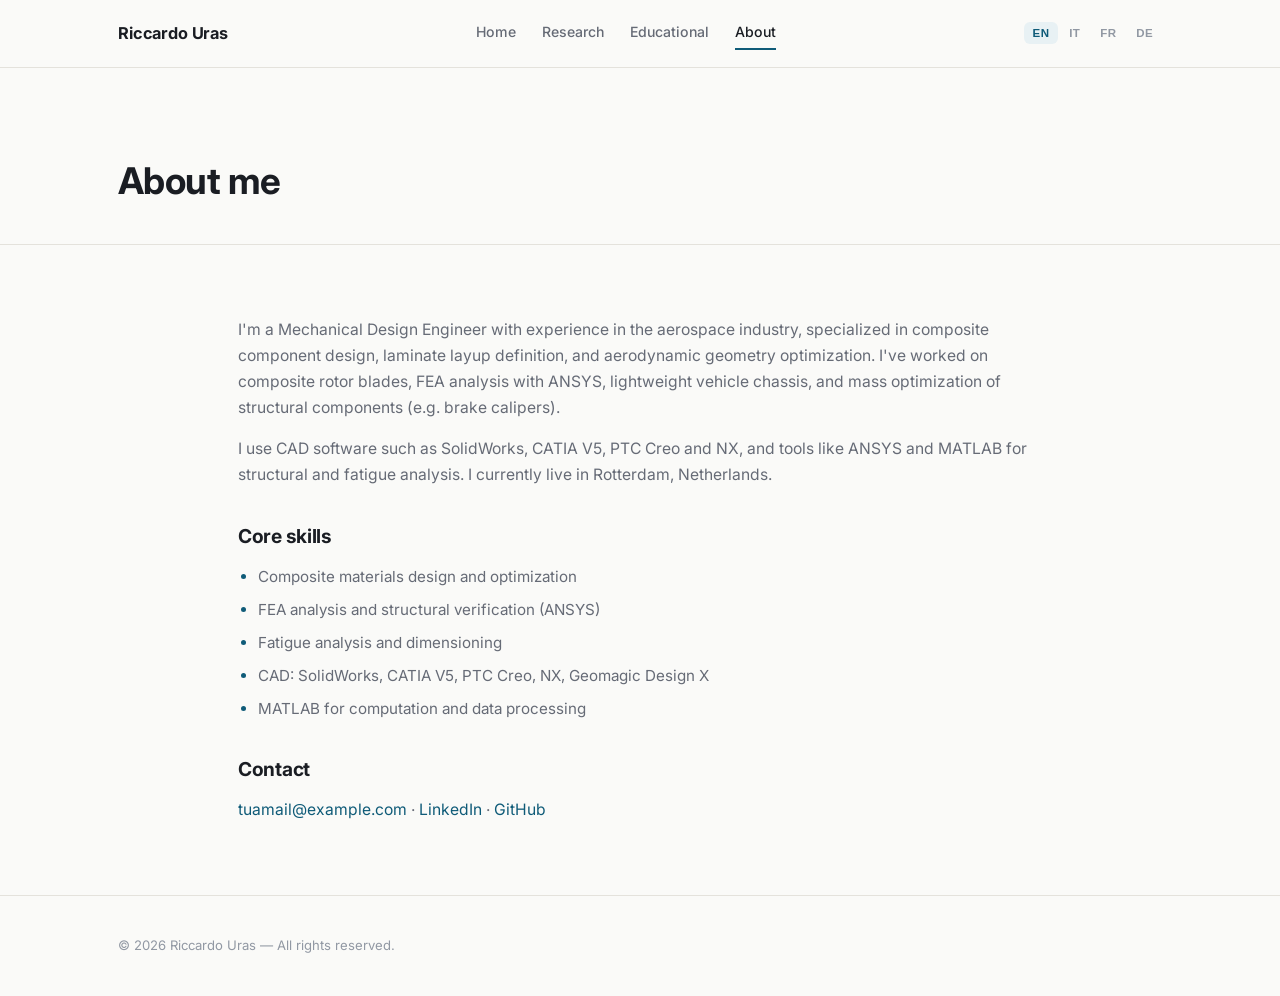
==== commit c55446aa: "Add files via upload" ====
--- a/about.html
+++ b/about.html
@@ -10,9 +10,8 @@
 <link rel="icon" href="data:,">
 </head>
 <body>
-
 <header class="site-header">
-  <div class="container header-inner">
+  <div class="header-inner">
     <a href="index.html" class="logo">Riccardo Uras</a>
     <nav class="main-nav">
       <a href="index.html" data-i18n="nav_home">Home</a>
@@ -30,18 +29,13 @@
     </div>
   </div>
 </header>
-
 <section class="page-header">
-  <div class="container">
-    <h1 data-i18n="about_title">About me</h1>
-  </div>
+  <div class="container"><h1 data-i18n="about_title">About me</h1></div>
 </section>
-
-<section class="section">
-  <div class="container about-content">
+<section class="section-narrow">
+  <div class="container-narrow about-content">
     <p data-i18n="about_p1">...</p>
     <p data-i18n="about_p2">...</p>
-
     <h2 data-i18n="about_skills_title">Core skills</h2>
     <ul class="skills-list">
       <li data-i18n="about_skill1">...</li>
@@ -50,7 +44,6 @@
       <li data-i18n="about_skill4">...</li>
       <li data-i18n="about_skill5">...</li>
     </ul>
-
     <h2 data-i18n="about_contact_title">Contact</h2>
     <p>
       <a href="mailto:tuamail@example.com">tuamail@example.com</a> &middot;
@@ -59,13 +52,11 @@
     </p>
   </div>
 </section>
-
 <footer class="site-footer">
   <div class="container">
     <p>&copy; <span id="year"></span> Riccardo Uras &mdash; <span data-i18n="footer_rights">All rights reserved.</span></p>
   </div>
 </footer>
-
 <script src="assets/js/main.js"></script>
 </body>
 </html>
--- a/assets/css/style.css
+++ b/assets/css/style.css
@@ -1,20 +1,19 @@
-/* ==== Design tokens - LIGHT & VIBRANT THEME v2 ==== */
+/* ==== Minimal, elegant, single-accent design ==== */
 :root {
-  --bg: #fdfbf7;
-  --bg-alt: #fff4e8;
+  --bg: #fafaf8;
   --surface: #ffffff;
-  --text: #23262f;
-  --text-dim: #6b7280;
-  --accent: #ff6b4a;
-  --accent-2: #00b894;
-  --accent-3: #ffc93c;
-  --border: #ece5da;
-  --radius-sm: 8px;
-  --radius: 16px;
-  --radius-lg: 22px;
-  --maxw: 1080px;
-  --shadow: 0 12px 28px -14px rgba(35,38,47,0.18);
-  --transition: 0.2s ease;
+  --text: #1a1d23;
+  --text-dim: #666b76;
+  --text-faint: #9198a3;
+  --accent: #0f5b78;
+  --accent-soft: #e8f1f4;
+  --border: #e4e2dc;
+  --radius-sm: 6px;
+  --radius: 10px;
+  --maxw: 1100px;
+  --maxw-narrow: 860px;
+  --shadow: 0 10px 26px -12px rgba(15,25,35,0.16);
+  --transition: 0.18s ease;
 }
 
 * { box-sizing: border-box; }
@@ -22,155 +21,134 @@
 
 body {
   margin: 0;
-  background:
-    radial-gradient(1000px 500px at 10% -10%, rgba(255,107,74,0.10), transparent 60%),
-    radial-gradient(900px 500px at 100% 0%, rgba(0,184,148,0.10), transparent 55%),
-    radial-gradient(700px 400px at 50% 100%, rgba(255,201,60,0.08), transparent 60%),
-    var(--bg);
+  background: var(--bg);
   color: var(--text);
   font-family: "Inter", -apple-system, BlinkMacSystemFont, "Segoe UI", Roboto, Helvetica, Arial, sans-serif;
   line-height: 1.65;
   -webkit-font-smoothing: antialiased;
 }
 
-.container { max-width: var(--maxw); margin: 0 auto; padding: 0 32px; }
+.container { max-width: var(--maxw); margin: 0 auto; padding: 0 28px; }
+.container-narrow { max-width: var(--maxw-narrow); margin: 0 auto; padding: 0 28px; }
 a { color: var(--accent); text-decoration: none; transition: color var(--transition); }
-a:hover { color: var(--accent-2); }
-h1, h2, h3 { line-height: 1.2; letter-spacing: -0.02em; font-weight: 800; color: var(--text); }
+a:hover { color: #0a3f52; }
+h1, h2, h3 { line-height: 1.25; letter-spacing: -0.015em; font-weight: 700; color: var(--text); }
 
-/* ==== Header ==== */
-.site-header {
-  border-bottom: 1px solid var(--border);
-  position: sticky;
-  top: 0;
-  background: rgba(253,251,247,0.85);
-  backdrop-filter: blur(14px) saturate(160%);
-  z-index: 20;
-}
-.header-inner { display: flex; justify-content: space-between; align-items: center; padding: 18px 32px; gap: 16px; }
-.logo { font-weight: 800; font-size: 1.1rem; color: var(--text); letter-spacing: -0.01em; }
+.site-header { border-bottom: 1px solid var(--border); position: sticky; top: 0; background: rgba(250,250,248,0.92); backdrop-filter: blur(10px); z-index: 30; }
+.header-inner { display: flex; justify-content: space-between; align-items: center; padding: 20px 28px; gap: 16px; flex-wrap: wrap; max-width: var(--maxw); margin: 0 auto; }
+.logo { font-weight: 700; font-size: 1.02rem; color: var(--text); letter-spacing: -0.01em; }
 .logo:hover { color: var(--accent); }
-.header-right { display: flex; align-items: center; gap: 20px; }
+.header-right { display: flex; align-items: center; gap: 22px; }
 .main-nav { display: flex; align-items: center; }
-.main-nav a { margin-left: 26px; color: var(--text-dim); font-size: 0.93rem; font-weight: 600; position: relative; padding-bottom: 2px; }
+.main-nav a { margin-left: 26px; color: var(--text-dim); font-size: 0.88rem; font-weight: 500; position: relative; padding-bottom: 3px; cursor: pointer; }
 .main-nav a:first-child { margin-left: 0; }
 .main-nav a.active, .main-nav a:hover { color: var(--text); }
-.main-nav a.active::after {
-  content: ""; position: absolute; left: 0; right: 0; bottom: -6px; height: 3px;
-  background: linear-gradient(90deg, var(--accent), var(--accent-3)); border-radius: 2px;
-}
+.main-nav a.active::after { content: ""; position: absolute; left: 0; right: 0; bottom: -3px; height: 2px; background: var(--accent); }
 
-.lang-switch { display: flex; border: 1px solid var(--border); border-radius: 999px; overflow: hidden; background: var(--surface); }
-.lang-switch button { border: none; background: transparent; color: var(--text-dim); font-size: 0.78rem; font-weight: 700; padding: 6px 12px; cursor: pointer; transition: all var(--transition); }
-.lang-switch button.active { background: linear-gradient(90deg, var(--accent), var(--accent-3)); color: #ffffff; }
+.lang-switch { display: flex; gap: 2px; }
+.lang-switch button { border: 1px solid transparent; background: transparent; color: var(--text-faint); font-size: 0.72rem; font-weight: 600; padding: 4px 8px; cursor: pointer; transition: all var(--transition); border-radius: var(--radius-sm); letter-spacing: 0.03em; }
+.lang-switch button.active { color: var(--accent); background: var(--accent-soft); }
+.lang-switch button:hover { color: var(--accent); }
 
-/* ==== Hero — more immersive, lighter overlay so the photo shows through ==== */
-.hero {
-  min-height: 78vh;
-  display: flex;
-  align-items: center;
-  position: relative;
-  background-image:
-    linear-gradient(180deg, rgba(253,251,247,0.55) 0%, rgba(253,251,247,0.72) 55%, rgba(253,251,247,0.94) 100%),
-    url('../img/hero-bg.jpg');
-  background-size: cover;
-  background-position: center 45%;
-  background-repeat: no-repeat;
-  border-bottom: 1px solid var(--border);
-}
-.hero .container { padding-top: 60px; padding-bottom: 60px; }
-.hero h1 {
-  font-size: clamp(2.6rem, 6vw, 4.2rem);
-  margin: 0 0 12px;
-  background: linear-gradient(90deg, var(--accent), var(--accent-3) 55%, var(--accent-2));
-  -webkit-background-clip: text;
-  background-clip: text;
-  color: transparent;
-  text-shadow: 0 2px 24px rgba(255,255,255,0.4);
-}
-.subtitle {
-  color: #0e6b56;
-  font-size: 1.25rem;
-  font-weight: 700;
-  margin: 0 0 20px;
-  text-shadow: 0 1px 12px rgba(255,255,255,0.6);
-}
-.hero-text {
-  max-width: 600px;
-  color: var(--text);
-  font-size: 1.08rem;
-  background: rgba(255,255,255,0.55);
-  backdrop-filter: blur(6px);
-  padding: 14px 18px;
-  border-radius: var(--radius-sm);
-  display: inline-block;
-}
-.hero-links { margin-top: 30px; display: flex; gap: 14px; flex-wrap: wrap; }
+.hero { padding: 88px 0 72px; position: relative; background-image: linear-gradient(180deg, rgba(250,250,248,0.35) 0%, rgba(250,250,248,0.65) 60%, rgba(250,250,248,0.96) 100%), url('../img/hero-bg.jpg'); background-size: cover; background-position: center 42%; background-repeat: no-repeat; border-bottom: 1px solid var(--border); }
+.hero .container-narrow h1 { font-size: clamp(2.2rem, 4.8vw, 3.2rem); margin: 0 0 10px; color: var(--text); }
+.subtitle { color: var(--accent); font-size: 1.08rem; font-weight: 600; margin: 0 0 22px; }
+.hero-text { max-width: 560px; color: var(--text); font-size: 1.02rem; }
+.hero-links { margin-top: 30px; display: flex; gap: 12px; flex-wrap: wrap; }
 
-.btn { display: inline-flex; align-items: center; padding: 13px 28px; border-radius: 999px; font-weight: 700; font-size: 0.95rem; transition: transform var(--transition), box-shadow var(--transition), opacity var(--transition); }
-.btn-primary { background: linear-gradient(90deg, var(--accent), #ff8a5c); color: #ffffff; box-shadow: 0 10px 24px -8px rgba(255,107,74,0.55); }
-.btn-primary:hover { transform: translateY(-2px); color: #ffffff; box-shadow: 0 14px 28px -8px rgba(255,107,74,0.65); }
-.btn-secondary { border: 2px solid var(--accent-2); color: #0e6b56; background: rgba(255,255,255,0.85); backdrop-filter: blur(4px); }
-.btn-secondary:hover { background: var(--accent-2); color: #ffffff; transform: translateY(-2px); }
+.btn { display: inline-flex; align-items: center; padding: 11px 22px; border-radius: var(--radius-sm); font-weight: 600; font-size: 0.9rem; transition: all var(--transition); border: 1px solid transparent; cursor: pointer; }
+.btn-primary { background: var(--accent); color: #ffffff; }
+.btn-primary:hover { background: #0a3f52; color: #ffffff; }
+.btn-secondary { border-color: var(--border); color: var(--text); background: var(--surface); }
+.btn-secondary:hover { border-color: var(--accent); color: var(--accent); }
 
-/* ==== Sections ==== */
-.section { padding: 64px 0; }
-.section-alt { background: linear-gradient(180deg, transparent, var(--bg-alt) 20%, var(--bg-alt) 80%, transparent); }
-.section h2 { font-size: 1.75rem; margin-bottom: 6px; }
-.page-header { padding: 76px 0 40px; border-bottom: 1px solid var(--border); }
-.page-header h1 { font-size: clamp(2.1rem, 4vw, 2.8rem); margin-bottom: 12px; }
-.page-header p { color: var(--text-dim); font-size: 1.06rem; max-width: 620px; }
-.see-all { margin-top: 24px; font-weight: 700; font-size: 0.93rem; }
+.section { padding: 56px 0; }
+.section-narrow { padding: 56px 0; }
+.section h2 { font-size: 1.4rem; margin-bottom: 6px; }
+.section-intro-text { color: var(--text-dim); max-width: 620px; margin-bottom: 8px; }
+.page-header { padding: 60px 0 30px; border-bottom: 1px solid var(--border); }
+.page-header h1 { font-size: clamp(1.8rem, 3.6vw, 2.3rem); margin-bottom: 10px; }
+.page-header p { color: var(--text-dim); font-size: 0.98rem; max-width: 600px; }
+.see-all { margin-top: 20px; font-weight: 600; font-size: 0.88rem; }
 
-/* ==== Cards ==== */
-.card-grid { display: grid; grid-template-columns: repeat(auto-fill, minmax(280px, 1fr)); gap: 24px; margin-top: 32px; }
-.card {
-  background: var(--surface);
-  border: 1px solid var(--border);
-  border-radius: var(--radius);
-  padding: 26px;
-  display: flex;
-  flex-direction: column;
-  transition: transform var(--transition), border-color var(--transition), box-shadow var(--transition);
-  border-top: 4px solid var(--accent-3);
-}
-.card:nth-child(3n+2) { border-top-color: var(--accent); }
-.card:nth-child(3n+3) { border-top-color: var(--accent-2); }
-.card:hover { transform: translateY(-6px); box-shadow: var(--shadow); }
-.card h3 { margin: 0 0 10px; font-size: 1.12rem; }
-.card .meta { color: var(--text-dim); font-size: 0.8rem; margin-bottom: 12px; font-weight: 600; }
-.card p { color: var(--text-dim); font-size: 0.95rem; flex-grow: 1; margin: 0 0 16px; }
-.tag-row { display: flex; flex-wrap: wrap; gap: 6px; margin-top: auto; }
-.tag { background: rgba(255,107,74,0.10); color: var(--accent); border-radius: 999px; padding: 4px 12px; font-size: 0.74rem; font-weight: 700; }
-.card-link { margin-top: 16px; font-weight: 700; font-size: 0.89rem; display: inline-block; color: var(--accent-2); }
+.card-grid { display: grid; grid-template-columns: repeat(4, 1fr); gap: 18px; margin-top: 22px; }
+.article-card { background: var(--surface); border: 1px solid var(--border); border-radius: var(--radius); overflow: hidden; cursor: pointer; transition: transform var(--transition), box-shadow var(--transition); display: flex; flex-direction: column; }
+.article-card:hover { transform: translateY(-4px); box-shadow: var(--shadow); }
+.article-card-image { width: 100%; aspect-ratio: 1 / 1; background-size: cover; background-position: center; background-color: var(--accent-soft); }
+.article-card-placeholder { display: flex; align-items: center; justify-content: center; }
+.placeholder-initial { color: rgba(255,255,255,0.85); font-size: 2.4rem; font-weight: 800; font-family: "Inter", sans-serif; }
+.article-card-body { padding: 14px 16px 16px; flex-grow: 1; display: flex; flex-direction: column; }
+.article-card h3 { font-size: 0.92rem; margin: 0 0 6px; line-height: 1.3; }
+.article-card .meta { color: var(--text-faint); font-size: 0.7rem; margin-bottom: 6px; font-weight: 500; text-transform: uppercase; letter-spacing: 0.02em; }
+.article-card p { color: var(--text-dim); font-size: 0.8rem; margin: 0 0 8px; flex-grow: 1; }
+.article-card .tag-row { margin-top: auto; }
+.article-card .tag { font-size: 0.65rem; padding: 2px 8px; }
 
-/* ==== Research list ==== */
-.list-grid { margin-top: 32px; display: flex; flex-direction: column; gap: 4px; }
-.research-item { border-bottom: 1px solid var(--border); padding: 24px 6px; transition: background var(--transition); border-radius: var(--radius-sm); }
-.research-item:hover { background: rgba(255,201,60,0.08); }
-.research-item h3 { margin: 0 0 6px; font-size: 1.12rem; }
-.research-item .meta { color: var(--text-dim); font-size: 0.8rem; margin-bottom: 8px; font-weight: 600; }
-.research-item p { color: var(--text-dim); margin: 0 0 10px; }
+.grid-sentinel { height: 1px; }
+.grid-status { text-align: center; padding: 20px 0; color: var(--text-faint); font-size: 0.85rem; grid-column: 1 / -1; }
 
-/* ==== Filters ==== */
-.filters { display: flex; flex-wrap: wrap; gap: 8px; margin-bottom: 4px; }
-.filter-btn { background: var(--surface); border: 1px solid var(--border); color: var(--text-dim); border-radius: 999px; padding: 7px 18px; font-size: 0.83rem; font-weight: 700; cursor: pointer; transition: all var(--transition); }
-.filter-btn.active, .filter-btn:hover { border-color: var(--accent); color: var(--accent); background: rgba(255,107,74,0.08); }
+.filters { display: flex; flex-wrap: wrap; gap: 6px; margin-bottom: 4px; }
+.filter-btn { background: var(--surface); border: 1px solid var(--border); color: var(--text-dim); border-radius: var(--radius-sm); padding: 5px 14px; font-size: 0.8rem; font-weight: 600; cursor: pointer; transition: all var(--transition); }
+.filter-btn.active, .filter-btn:hover { border-color: var(--accent); color: var(--accent); background: var(--accent-soft); }
 
-/* ==== About ==== */
-.about-content { max-width: 740px; }
-.about-content p { color: var(--text-dim); font-size: 1.03rem; }
-.about-content h2 { margin-top: 42px; font-size: 1.38rem; }
+.detail-view { display: none; }
+.detail-view.visible { display: block; }
+.list-view.hidden { display: none; }
+
+.sticky-bar { position: sticky; top: 73px; background: rgba(250,250,248,0.95); backdrop-filter: blur(10px); border-bottom: 1px solid var(--border); padding: 14px 0; z-index: 15; margin-bottom: 30px; }
+.sticky-bar .container-narrow { display: flex; align-items: center; justify-content: space-between; gap: 16px; flex-wrap: wrap; }
+.back-link { font-weight: 600; font-size: 0.85rem; color: var(--accent); cursor: pointer; display: inline-flex; align-items: center; gap: 6px; }
+.reading-indicator { font-size: 0.76rem; color: var(--text-faint); font-weight: 500; }
+.reading-indicator strong { color: var(--text); font-weight: 600; }
+
+.detail-body { background: var(--surface); border: 1px solid var(--border); border-radius: var(--radius); padding: 36px; margin-bottom: 40px; }
+.detail-hero-image { width: 100%; border-radius: var(--radius-sm); margin-bottom: 24px; aspect-ratio: 16 / 9; object-fit: cover; display: block; }
+.detail-hero-placeholder { background-size: cover; }
+.detail-body h1 { font-size: clamp(1.5rem, 3.4vw, 2rem); margin: 0 0 10px; }
+.detail-body .meta { color: var(--text-faint); font-size: 0.8rem; margin-bottom: 20px; font-weight: 500; text-transform: uppercase; letter-spacing: 0.03em; }
+.detail-body .tag-row { margin-bottom: 24px; }
+.detail-body p { color: var(--text); font-size: 1rem; margin-bottom: 18px; white-space: pre-line; }
+
+.tag { background: var(--accent-soft); color: var(--accent); border-radius: var(--radius-sm); padding: 3px 10px; font-size: 0.72rem; font-weight: 600; display: inline-block; }
+.tag-row { display: flex; flex-wrap: wrap; gap: 6px; }
+
+.draft-badge { display: inline-block; background: #fdf3e3; color: #9a6a12; font-size: 0.72rem; font-weight: 700; padding: 3px 10px; border-radius: var(--radius-sm); text-transform: uppercase; letter-spacing: 0.04em; margin-bottom: 14px; }
+
+.tree { margin-top: 24px; }
+.tree-category { border: 1px solid var(--border); border-radius: var(--radius); margin-bottom: 12px; overflow: hidden; background: var(--surface); }
+.tree-category-header { padding: 18px 22px; display: flex; justify-content: space-between; align-items: center; cursor: pointer; transition: background var(--transition); }
+.tree-category-header:hover { background: var(--accent-soft); }
+.tree-category-header h3 { margin: 0; font-size: 1.05rem; }
+.tree-category-count { color: var(--text-faint); font-size: 0.8rem; font-weight: 500; }
+.tree-chevron { transition: transform var(--transition); color: var(--text-faint); font-size: 0.85rem; display: inline-block; }
+.tree-category.expanded .tree-chevron { transform: rotate(90deg); }
+.tree-entries { display: none; border-top: 1px solid var(--border); }
+.tree-category.expanded .tree-entries { display: block; }
+.tree-entry { padding: 14px 22px 14px 40px; cursor: pointer; border-bottom: 1px solid var(--border); transition: background var(--transition); font-size: 0.93rem; color: var(--text-dim); font-weight: 500; }
+.tree-entry:last-child { border-bottom: none; }
+.tree-entry:hover { background: var(--accent-soft); color: var(--accent); }
+
+.breadcrumb { font-size: 0.8rem; color: var(--text-faint); font-weight: 500; }
+.breadcrumb strong { color: var(--text); }
+
+.about-content p { color: var(--text-dim); font-size: 0.98rem; }
+.about-content h2 { margin-top: 36px; font-size: 1.2rem; }
 .skills-list { color: var(--text-dim); padding-left: 20px; }
-.skills-list li { margin-bottom: 9px; }
+.skills-list li { margin-bottom: 8px; font-size: 0.95rem; }
 .skills-list li::marker { color: var(--accent); }
 
-/* ==== Footer ==== */
-.site-footer { border-top: 1px solid var(--border); padding: 30px 0; color: var(--text-dim); font-size: 0.85rem; }
+.site-footer { border-top: 1px solid var(--border); padding: 26px 0; color: var(--text-faint); font-size: 0.82rem; }
+
+@media (max-width: 980px) { .card-grid { grid-template-columns: repeat(3, 1fr); } }
+@media (max-width: 700px) { .card-grid { grid-template-columns: repeat(2, 1fr); } }
+@media (max-width: 480px) { .card-grid { grid-template-columns: 1fr; } }
 
 @media (max-width: 640px) {
   .header-inner { flex-wrap: wrap; }
   .main-nav a { margin-left: 0; margin-right: 18px; }
   .header-right { width: 100%; justify-content: space-between; order: 3; margin-top: 10px; }
-  .hero { min-height: auto; padding: 60px 0; }
+  .hero { padding: 56px 0; }
+  .detail-body { padding: 22px; }
+  .sticky-bar { top: 0; }
+  .tree-entry { padding-left: 28px; }
 }
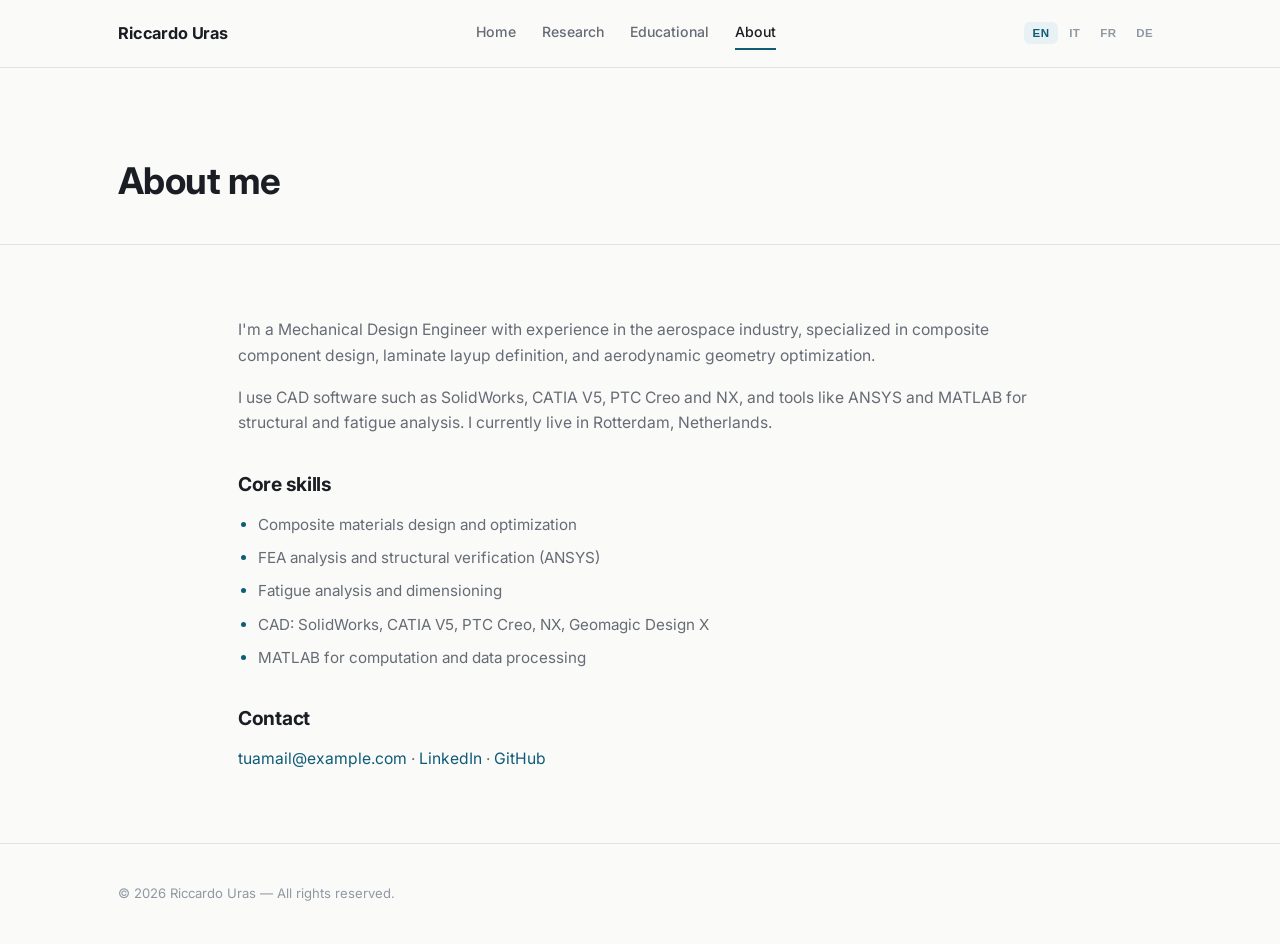
==== commit e6143866: "Update about.html" ====
--- a/about.html
+++ b/about.html
@@ -7,7 +7,7 @@
 <link rel="preconnect" href="https://fonts.googleapis.com">
 <link href="https://fonts.googleapis.com/css2?family=Inter:wght@400;500;600;700;800&display=swap" rel="stylesheet">
 <link rel="stylesheet" href="assets/css/style.css">
-<link rel="icon" href="data:,">
+<link rel="icon" type="image/png" href="favicon.png">
 </head>
 <body>
 <header class="site-header">
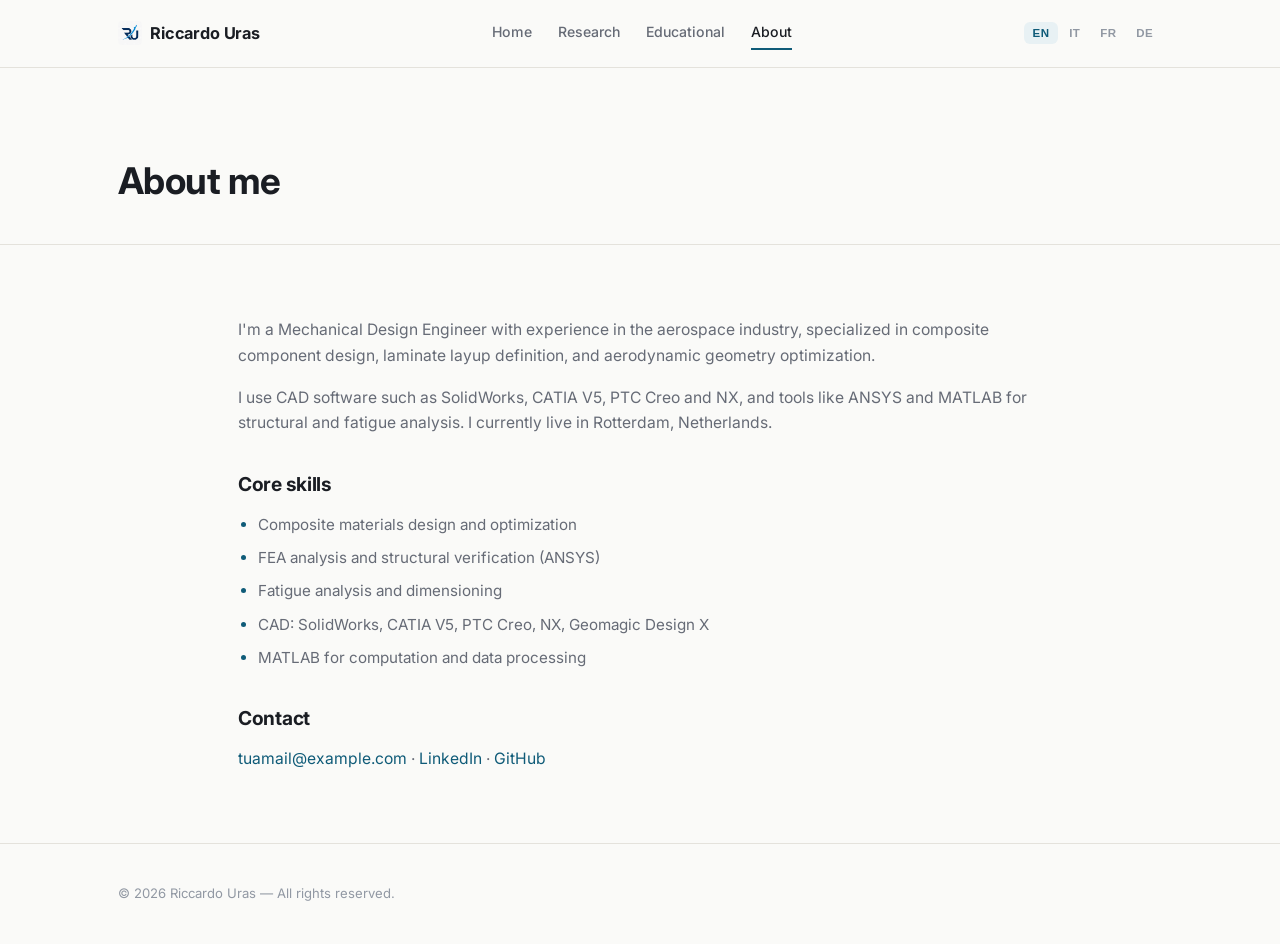
==== commit ec3efd1a: "Update about.html" ====
--- a/about.html
+++ b/about.html
@@ -12,7 +12,7 @@
 <body>
 <header class="site-header">
   <div class="header-inner">
-    <a href="index.html" class="logo">Riccardo Uras</a>
+    <a href="index.html" class="logo"><img src="favicon.png" alt="" class="logo-icon">Riccardo Uras</a>
     <nav class="main-nav">
       <a href="index.html" data-i18n="nav_home">Home</a>
       <a href="research.html" data-i18n="nav_research">Research</a>
--- a/assets/css/style.css
+++ b/assets/css/style.css
@@ -36,7 +36,8 @@
 
 .site-header { border-bottom: 1px solid var(--border); position: sticky; top: 0; background: rgba(250,250,248,0.92); backdrop-filter: blur(10px); z-index: 30; }
 .header-inner { display: flex; justify-content: space-between; align-items: center; padding: 20px 28px; gap: 16px; flex-wrap: wrap; max-width: var(--maxw); margin: 0 auto; }
-.logo { font-weight: 700; font-size: 1.02rem; color: var(--text); letter-spacing: -0.01em; }
+.logo { font-weight: 700; font-size: 1.02rem; color: var(--text); letter-spacing: -0.01em; display: flex; align-items: center; gap: 8px; }
+.logo-icon { width: 24px; height: 24px; border-radius: 4px; object-fit: cover; }
 .logo:hover { color: var(--accent); }
 .header-right { display: flex; align-items: center; gap: 22px; }
 .main-nav { display: flex; align-items: center; }
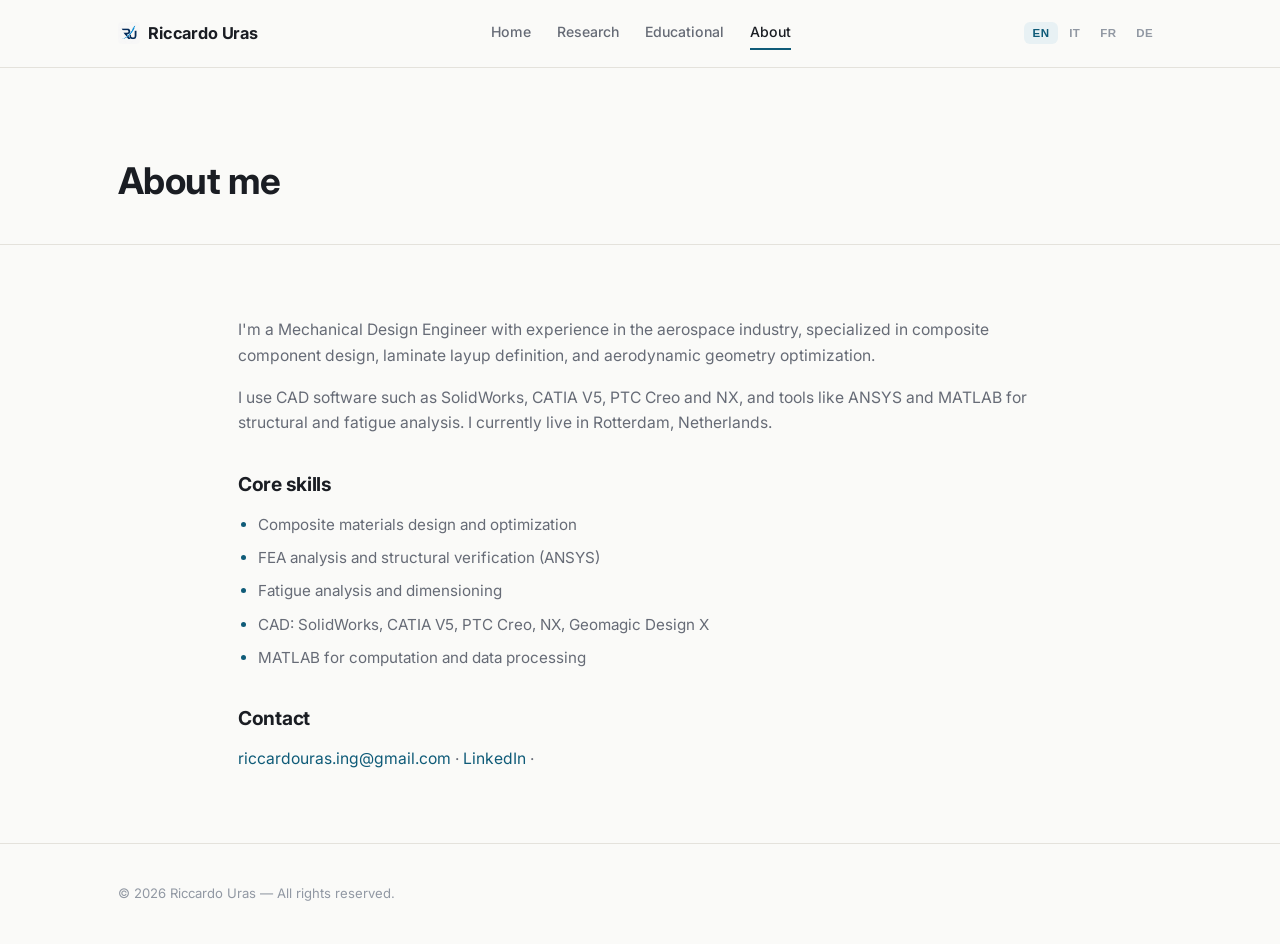
==== commit 47259d26: "Update about.html" ====
--- a/about.html
+++ b/about.html
@@ -12,7 +12,7 @@
 <body>
 <header class="site-header">
   <div class="header-inner">
-    <a href="index.html" class="logo"><img src="favicon.png" alt="" class="logo-icon">Riccardo Uras</a>
+    <a href="index.html" class="logo"><img src="favicon.png" alt="" class="logo-icon" width="22" height="22">Riccardo Uras</a>
     <nav class="main-nav">
       <a href="index.html" data-i18n="nav_home">Home</a>
       <a href="research.html" data-i18n="nav_research">Research</a>
@@ -46,9 +46,8 @@
     </ul>
     <h2 data-i18n="about_contact_title">Contact</h2>
     <p>
-      <a href="mailto:tuamail@example.com">tuamail@example.com</a> &middot;
-      <a href="https://www.linkedin.com/in/tuo-profilo" target="_blank" rel="noopener">LinkedIn</a> &middot;
-      <a href="https://github.com/tuo-username" target="_blank" rel="noopener">GitHub</a>
+      <a href="mailto:riccardouras.ing@gmail.com">riccardouras.ing@gmail.com</a> &middot;
+      <a href="https://www.linkedin.com/in/riccardouras/" target="_blank" rel="noopener">LinkedIn</a> &middot;
     </p>
   </div>
 </section>
--- a/assets/css/style.css
+++ b/assets/css/style.css
@@ -37,7 +37,19 @@
 .site-header { border-bottom: 1px solid var(--border); position: sticky; top: 0; background: rgba(250,250,248,0.92); backdrop-filter: blur(10px); z-index: 30; }
 .header-inner { display: flex; justify-content: space-between; align-items: center; padding: 20px 28px; gap: 16px; flex-wrap: wrap; max-width: var(--maxw); margin: 0 auto; }
 .logo { font-weight: 700; font-size: 1.02rem; color: var(--text); letter-spacing: -0.01em; display: flex; align-items: center; gap: 8px; }
-.logo-icon { width: 24px; height: 24px; border-radius: 4px; object-fit: cover; }
+.logo img,
+.logo-icon {
+  width: 22px !important;
+  height: 22px !important;
+  max-width: 22px !important;
+  max-height: 22px !important;
+  min-width: 22px !important;
+  min-height: 22px !important;
+  border-radius: 4px;
+  object-fit: cover;
+  flex-shrink: 0;
+  display: block;
+}
 .logo:hover { color: var(--accent); }
 .header-right { display: flex; align-items: center; gap: 22px; }
 .main-nav { display: flex; align-items: center; }
